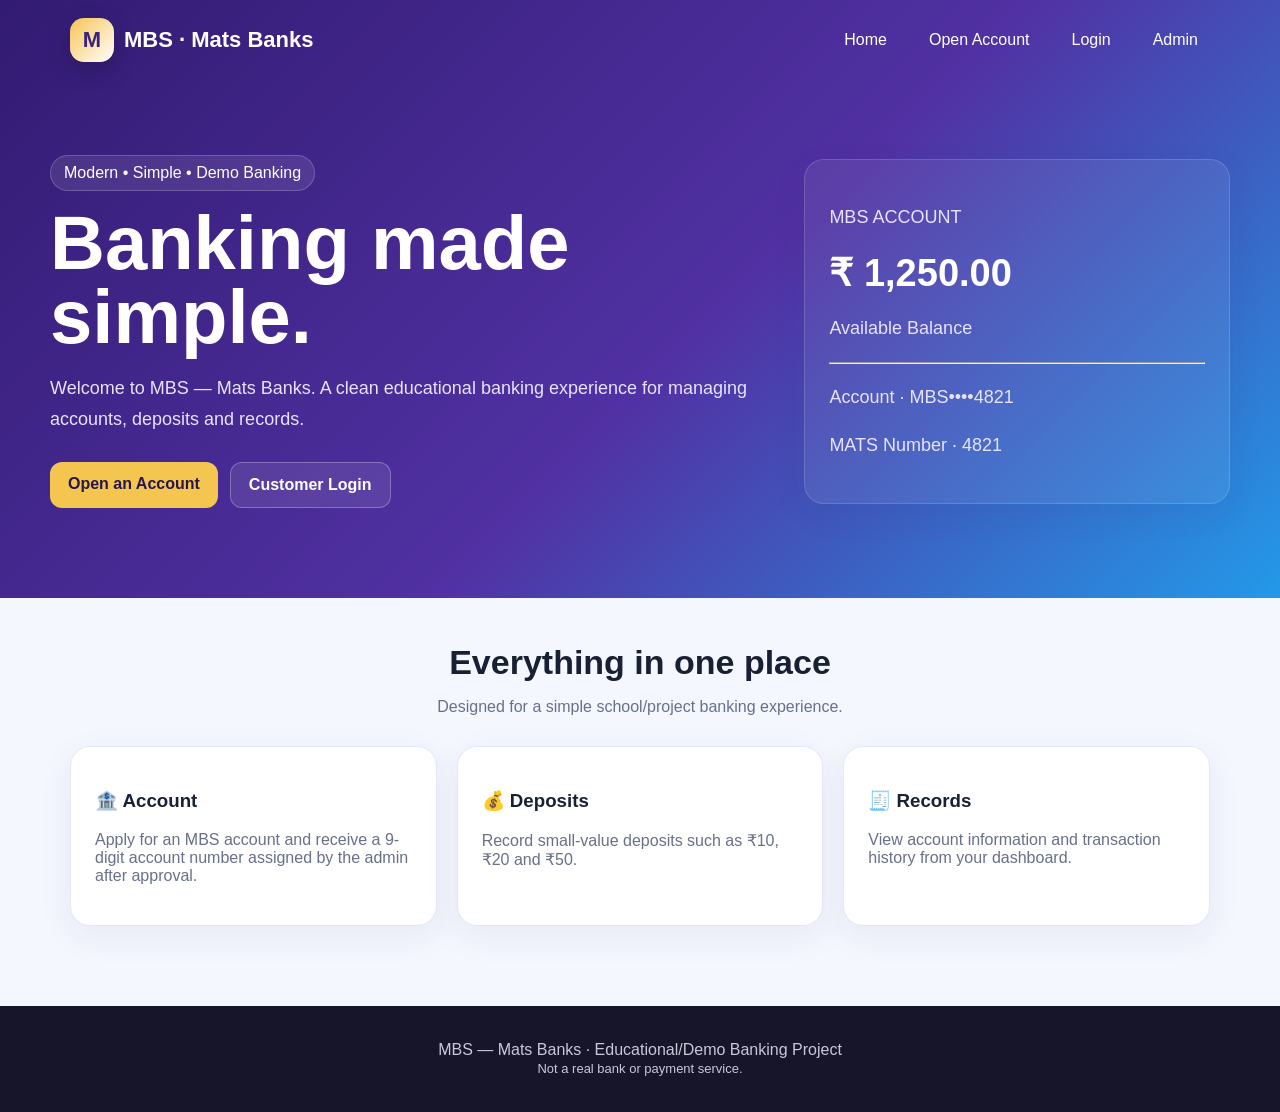
==== index.html @ 001c6218 "Add files via upload" ====
<!doctype html><html><head><meta charset="utf-8"><meta name="viewport" content="width=device-width,initial-scale=1"><title>MBS — Mats Banks</title><link rel="stylesheet" href="style.css"></head><body>
<header class="top"><nav class="nav"><a class="brand" href="index.html"><span class="logo">M</span>MBS · Mats Banks</a><div class="navlinks"><a href="index.html">Home</a><a href="open-account.html">Open Account</a><a href="login.html">Login</a><a href="admin.html">Admin</a></div></nav>
<section class="hero"><div class="hero-grid"><div><span class="badge">Modern • Simple • Demo Banking</span><h1>Banking made simple.</h1><p>Welcome to MBS — Mats Banks. A clean educational banking experience for managing accounts, deposits and records.</p><div class="buttons"><a class="btn primary" href="open-account.html">Open an Account</a><a class="btn secondary" href="login.html">Customer Login</a></div></div><div class="card hero-card"><p class="small">MBS ACCOUNT</p><div class="big">₹ 1,250.00</div><p>Available Balance</p><hr><p>Account · MBS••••4821</p><p>MATS Number · 4821</p></div></div></section></header>
<main class="container"><div class="section-title"><h2>Everything in one place</h2><p class="muted">Designed for a simple school/project banking experience.</p></div><div class="grid"><div class="card"><h3>🏦 Account</h3><p class="muted">Apply for an MBS account and receive a 9-digit account number assigned by the admin after approval.</p></div><div class="card"><h3>💰 Deposits</h3><p class="muted">Record small-value deposits such as ₹10, ₹20 and ₹50.</p></div><div class="card"><h3>🧾 Records</h3><p class="muted">View account information and transaction history from your dashboard.</p></div></div></main>
<footer class="footer">MBS — Mats Banks · Educational/Demo Banking Project<br><span class="small">Not a real bank or payment service.</span></footer></body></html>
---- style.css ----
*{box-sizing:border-box}body{margin:0;font-family:Inter,Arial,sans-serif;background:#f5f7ff;color:#182033}a{text-decoration:none;color:inherit}.top{background:linear-gradient(135deg,#321b72,#5131a3 55%,#2399e8);color:#fff}.nav{max-width:1180px;margin:auto;padding:18px 20px;display:flex;align-items:center;justify-content:space-between;gap:20px}.brand{display:flex;align-items:center;gap:10px;font-weight:900;font-size:22px}.logo{width:44px;height:44px;border-radius:14px;background:linear-gradient(135deg,#f6c453,#fff);color:#3b227c;display:grid;place-items:center;font-weight:900;box-shadow:0 8px 25px #0003}.navlinks{display:flex;gap:18px;align-items:center}.navlinks a{padding:9px 12px;border-radius:10px}.navlinks a:hover{background:#ffffff20}.container{max-width:1180px;margin:auto;padding:30px 20px}.hero{padding:75px 20px 90px}.hero-grid{max-width:1180px;margin:auto;display:grid;grid-template-columns:1.25fr .75fr;gap:45px;align-items:center}.hero h1{font-size:clamp(42px,7vw,76px);line-height:.98;margin:15px 0}.hero p{font-size:18px;line-height:1.7;color:#e7e3ff}.badge{display:inline-block;background:#ffffff18;border:1px solid #ffffff30;padding:8px 13px;border-radius:99px}.buttons{display:flex;gap:12px;flex-wrap:wrap;margin-top:28px}.btn{border:0;border-radius:12px;padding:13px 18px;font-weight:800;cursor:pointer;display:inline-block}.primary{background:#f4c64f;color:#271653}.secondary{background:#ffffff18;color:#fff;border:1px solid #ffffff45}.card{background:#fff;border:1px solid #e5e8f2;border-radius:20px;padding:24px;box-shadow:0 10px 35px #24315b12}.hero-card{background:#ffffff12;border:1px solid #ffffff25;color:#fff}.hero-card .big{font-size:38px;font-weight:900}.grid{display:grid;grid-template-columns:repeat(3,1fr);gap:20px}.section-title{text-align:center;margin:15px 0 30px}.section-title h2{font-size:34px;margin:0 0 8px}.muted{color:#687089}.form{max-width:780px;margin:auto}.field{margin:14px 0}.field label{display:block;font-weight:800;margin-bottom:7px}.field input,.field select,.field textarea{width:100%;padding:13px 14px;border:1px solid #d9ddea;border-radius:11px;background:#fff;font:inherit}.field textarea{min-height:90px;resize:vertical}.two{display:grid;grid-template-columns:1fr 1fr;gap:15px}.notice{padding:13px 15px;border-radius:12px;background:#eef5ff;border-left:4px solid #3b82f6;margin:15px 0}.success{background:#ecfdf3;border-left-color:#16a34a}.danger{background:#fff0f0;border-left-color:#dc2626}.table-wrap{overflow:auto}.table{width:100%;border-collapse:collapse}.table th,.table td{padding:12px;border-bottom:1px solid #e8eaf1;text-align:left;white-space:nowrap}.table th{background:#f6f7fb}.statgrid{display:grid;grid-template-columns:repeat(4,1fr);gap:15px}.stat strong{font-size:28px;display:block}.footer{margin-top:50px;background:#17152a;color:#c9c7d8;padding:35px 20px;text-align:center}.small{font-size:13px}.hidden{display:none!important}.account-preview{background:linear-gradient(135deg,#28205f,#5b3bb3);color:#fff;border-radius:22px;padding:25px;margin-bottom:22px}.account-no{font-size:28px;letter-spacing:3px;font-weight:900}.pill{display:inline-block;padding:6px 10px;border-radius:999px;background:#edf0ff;color:#43339b;font-size:12px;font-weight:800}.actions{display:flex;gap:8px;flex-wrap:wrap}.btn-danger{background:#dc3545;color:#fff}.btn-green{background:#198754;color:#fff}.btn-blue{background:#0d6efd;color:#fff}@media(max-width:800px){.hero-grid,.grid,.statgrid{grid-template-columns:1fr}.nav{align-items:flex-start}.navlinks{display:none}.hero{padding-top:45px}.two{grid-template-columns:1fr}.container{padding:22px 15px}.hero h1{font-size:50px}}
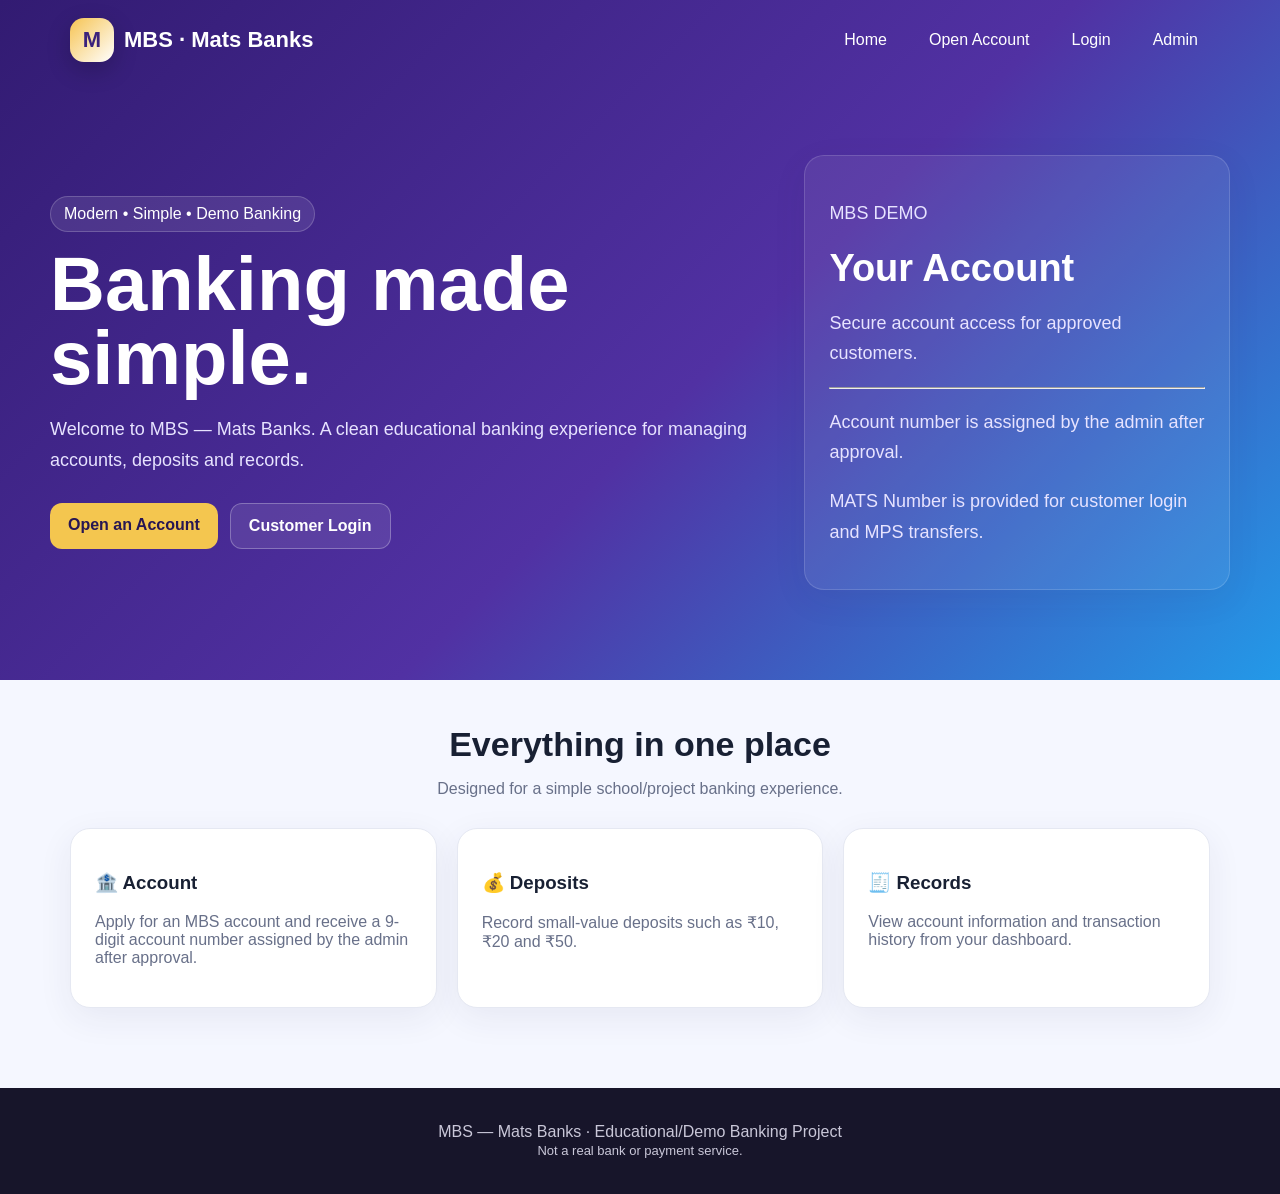
==== commit e94efdb6: "Add files via upload" ====
--- a/index.html
+++ b/index.html
@@ -1,5 +1,5 @@
 <!doctype html><html><head><meta charset="utf-8"><meta name="viewport" content="width=device-width,initial-scale=1"><title>MBS — Mats Banks</title><link rel="stylesheet" href="style.css"></head><body>
 <header class="top"><nav class="nav"><a class="brand" href="index.html"><span class="logo">M</span>MBS · Mats Banks</a><div class="navlinks"><a href="index.html">Home</a><a href="open-account.html">Open Account</a><a href="login.html">Login</a><a href="admin.html">Admin</a></div></nav>
-<section class="hero"><div class="hero-grid"><div><span class="badge">Modern • Simple • Demo Banking</span><h1>Banking made simple.</h1><p>Welcome to MBS — Mats Banks. A clean educational banking experience for managing accounts, deposits and records.</p><div class="buttons"><a class="btn primary" href="open-account.html">Open an Account</a><a class="btn secondary" href="login.html">Customer Login</a></div></div><div class="card hero-card"><p class="small">MBS ACCOUNT</p><div class="big">₹ 1,250.00</div><p>Available Balance</p><hr><p>Account · MBS••••4821</p><p>MATS Number · 4821</p></div></div></section></header>
+<section class="hero"><div class="hero-grid"><div><span class="badge">Modern • Simple • Demo Banking</span><h1>Banking made simple.</h1><p>Welcome to MBS — Mats Banks. A clean educational banking experience for managing accounts, deposits and records.</p><div class="buttons"><a class="btn primary" href="open-account.html">Open an Account</a><a class="btn secondary" href="login.html">Customer Login</a></div></div><div class="card hero-card"><p class="small">MBS DEMO</p><div class="big">Your Account</div><p>Secure account access for approved customers.</p><hr><p>Account number is assigned by the admin after approval.</p><p>MATS Number is provided for customer login and MPS transfers.</p></div></div></section></header>
 <main class="container"><div class="section-title"><h2>Everything in one place</h2><p class="muted">Designed for a simple school/project banking experience.</p></div><div class="grid"><div class="card"><h3>🏦 Account</h3><p class="muted">Apply for an MBS account and receive a 9-digit account number assigned by the admin after approval.</p></div><div class="card"><h3>💰 Deposits</h3><p class="muted">Record small-value deposits such as ₹10, ₹20 and ₹50.</p></div><div class="card"><h3>🧾 Records</h3><p class="muted">View account information and transaction history from your dashboard.</p></div></div></main>
 <footer class="footer">MBS — Mats Banks · Educational/Demo Banking Project<br><span class="small">Not a real bank or payment service.</span></footer></body></html>
